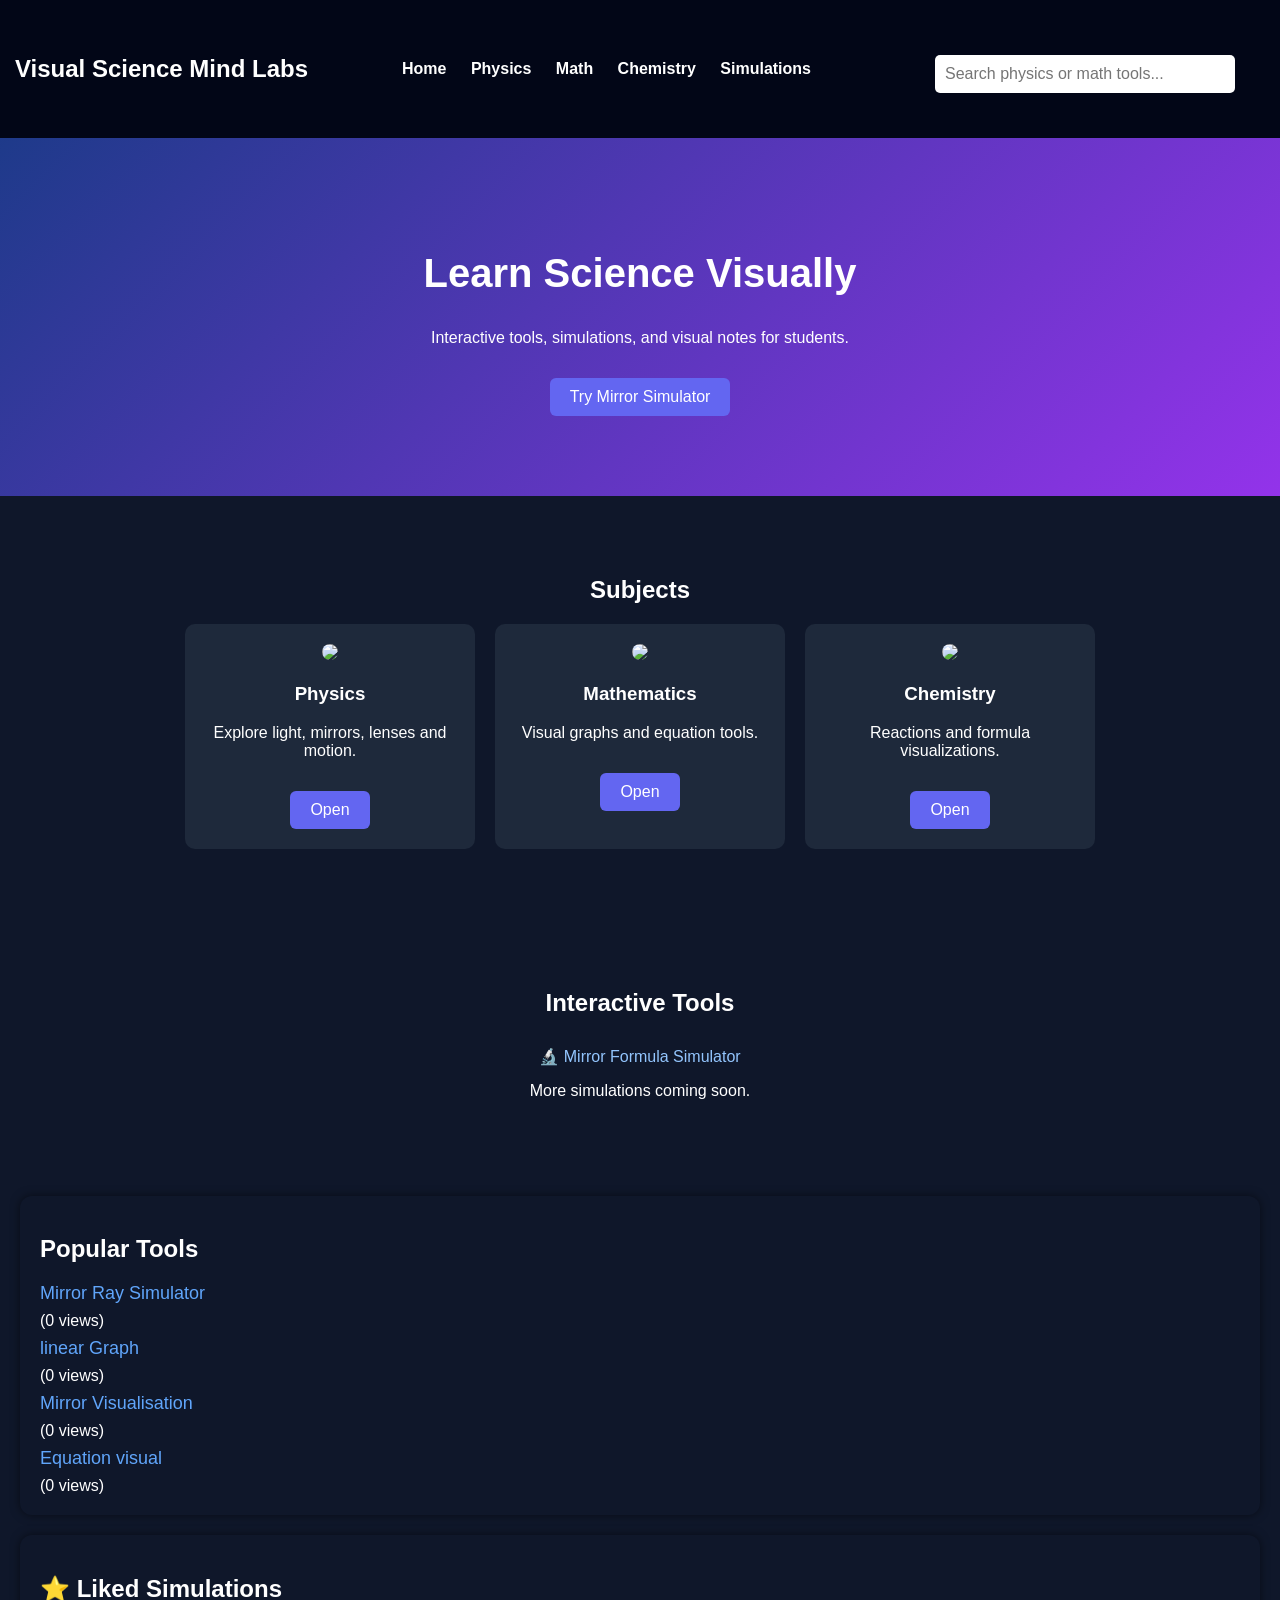
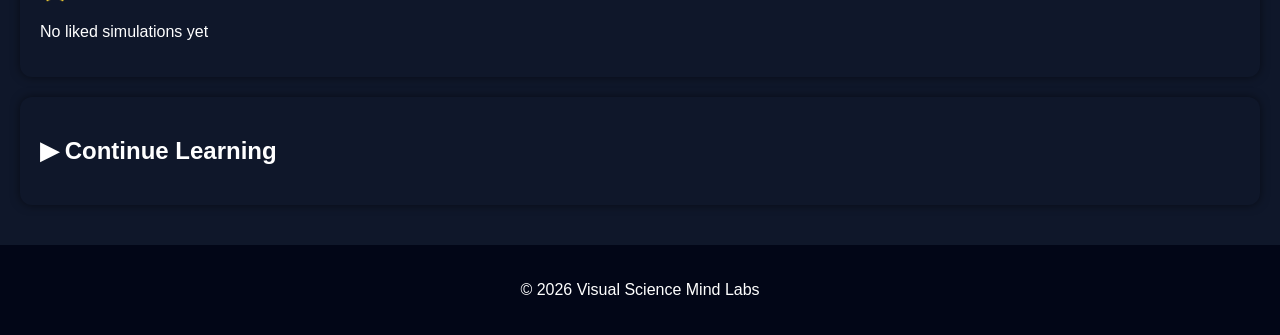
==== index.html @ 1f67c729 "Update index.html" ====
<!DOCTYPE html>
<html>

<head>
  <meta name="google-site-verification" content="7suOZ7knYKu9N2oXc3_gt4adWy3y_u59TjAIRngOmA0" />
<title>Visual Science Mind Labs</title>

<style>

body{
margin:0;
font-family:Arial;
background:#0f172a;
color:white;
}

header{
background:#020617;
padding:15px;
display:flex;
justify-content:space-between;
align-items:center;
flex-wrap:wrap;
}

nav a{
color:white;
margin:10px;
text-decoration:none;
font-weight:bold;
}

.search-bar{
margin-top:10px;
}

.search-bar input{
padding:8px;
width:200px;
border-radius:5px;
border:none;
}

.hero{
text-align:center;
padding:80px 20px;
background:linear-gradient(135deg,#1e3a8a,#9333ea);
}

.hero h2{
font-size:40px;
}

.section{
padding:60px 20px;
text-align:center;
}

.cards{
display:flex;
flex-wrap:wrap;
justify-content:center;
gap:20px;
}

.card{
background:#1e293b;
padding:20px;
border-radius:10px;
width:250px;
}

.card img{
width:100%;
border-radius:8px;
}

.button{
display:inline-block;
margin-top:15px;
padding:10px 20px;
background:#6366f1;
color:white;
border-radius:6px;
text-decoration:none;
}

.tools{
margin-top:30px;
}

.tools a{
display:block;
margin:10px;
color:#93c5fd;
text-decoration:none;
}

footer{
background:#020617;
text-align:center;
padding:20px;
margin-top:40px;
}

  /* SECTION BOXES */

.section-box{
background:#0f172a;
padding:20px;
margin:20px;
border-radius:12px;
box-shadow:0 0 10px rgba(0,0,0,0.5);
}

/* LINKS */

.section-box a{
color:#60a5fa;
font-size:18px;
text-decoration:none;
display:block;
margin:8px 0;
transition:0.2s;
}

.section-box a:hover{
color:#93c5fd;
transform:translateX(5px);
}

/* BUTTONS */

.section-box button{
margin-left:10px;
background:#ef4444;
border:none;
color:white;
padding:5px 10px;
border-radius:6px;
cursor:pointer;
}

.section-box button:hover{
background:#dc2626;
}


/* SECTION BOX */

.section-box{
background:#0f172a;
padding:20px;
margin:20px;
border-radius:12px;
}

/* ITEM CARD */

.item{
background:#020617;
padding:10px;
border-radius:8px;
margin:10px 0;
display:flex;
justify-content:space-between;
align-items:center;
}

/* LINKS */

.item a{
color:#60a5fa;
text-decoration:none;
}

/* BUTTON */

.item button{
background:#ef4444;
border:none;
color:white;
padding:5px 10px;
border-radius:6px;
cursor:pointer;
}
  
  
</style>

<script>

function searchSite(){
let input=document.getElementById("search").value.toLowerCase();

if(input.includes("mirror")){
window.location.href="mirror-simulator.html";
}

}

</script>

</head>

<body>

  
<header>

<h2>Visual Science Mind Labs</h2>

<nav>

<a href="index.html">Home</a>
<a href="physics.html">Physics</a>
<a href="maths.html">Math</a>
<a href="chemistry.html">Chemistry</a>
<a href="#">Simulations</a>

</nav>

<div class="search-bar">

<div style="margin:30px;text-align:center;">

<input
type="text"
id="searchInput"
placeholder="Search physics or math tools..."
style="padding:10px;width:280px;font-size:16px;"
onkeyup="searchSite()">

<div id="results" style="margin-top:20px;"></div>

</div>
</div>

</header>

<section class="hero">

<h2>Learn Science Visually</h2>

<p>Interactive tools, simulations, and visual notes for students.</p>

<a class="button" href="mirror-visualization.html">Try Mirror Simulator</a>

</section>

<section class="section">

<h2>Subjects</h2>

<div class="cards">

<div class="card">
<img src="https://images.unsplash.com/photo-1509228468518-180dd4864904">
<h3>Physics</h3>
<p>Explore light, mirrors, lenses and motion.</p>
<a class="button" href="physics.html">Open</a>
</div>

<div class="card">
<img src="https://images.unsplash.com/photo-1635070041078-e363dbe005cb">
<h3>Mathematics</h3>
<p>Visual graphs and equation tools.</p>
<a class="button" href="math.html">Open</a>
</div>

<div class="card">
<img src="https://images.unsplash.com/photo-1603126857599-f6e157fa2fe6">
<h3>Chemistry</h3>
<p>Reactions and formula visualizations.</p>
<a class="button" href="#">Open</a>
</div>

</div>

</section>

<section class="section">

<h2>Interactive Tools</h2>

<div class="tools">

<a href="mirror-visualization.html">🔬 Mirror Formula Simulator</a>

<p>More simulations coming soon.</p>

</div>

</section>

  <div class="section-box">

<h2> Popular Tools</h2>
<div id="popularBox"></div>

  </div>

  <div class="section-box">

<h2>⭐ Liked Simulations</h2>
<div id="likedBox"></div>

</div>

<div class="section-box">

<h2>▶ Continue Learning</h2>
<div id="continueBox"></div>

</div>
  
<footer>

<p>© 2026 Visual Science Mind Labs</p>

</footer>

  <script>

const pages = [

{
name:"Mirror Ray Simulator",
link:"mirror-ray-simulator.html",
keywords:["mirror","physics","ray","concave","convex"]
},

{
name:"Physics Tools",
link:"physics.html",
keywords:["physics","light","optics"]
},

{
name:"Equation Visualizer",
link:"equation.html",
keywords:["equation","algebra","solve"]
},

{
name:"linear Graph Visualizer",
link:"linear.html",
keywords:["quadratic","graph","parabola","math"]
},

{
name:"Math Tools",
link:"math.html",
keywords:["math","mathematics"]
}

]

function searchSite(){

let query=document.getElementById("searchInput").value.toLowerCase()

let results=document.getElementById("results")

results.innerHTML=""

if(query==="") return

pages.forEach(page=>{

if(page.keywords.some(k=>k.includes(query))){

let item=document.createElement("div")

item.innerHTML=
`<a href="${page.link}" style="color:#60a5fa;font-size:18px;text-decoration:none;">
${page.name}
</a>`

item.style.margin="10px"

results.appendChild(item)

}

})

}

  </script>

  <script>

let views = JSON.parse(localStorage.getItem("views")) || {}

let popularBox = document.getElementById("popularBox")

if(popularBox){

let tools = [
{name:"Mirror Ray Simulator",link:"mirror-ray-simulator.html"},
{name:"linear Graph",link:"linear.html"},
  {name:"Mirror Visualisation",link:"mirror-visualization.html"},
  {name:"Equation visual ",link:"equation.html"}
]

tools.sort((a,b)=> (views[b.name]||0)-(views[a.name]||0))

tools.forEach(t=>{

let div=document.createElement("div")

div.innerHTML = `<a href="${t.link}">${t.name}</a> (${views[t.name]||0} views)`

popularBox.appendChild(div)

})

}

  </script>

  <script>

let liked = JSON.parse(localStorage.getItem("liked")) || []
let box = document.getElementById("likedBox")

if(box){

if(liked.length===0){

box.innerHTML="<p>No liked simulations yet</p>"

}else{

liked.forEach((item,index)=>{

let div=document.createElement("div")
div.className="item"

div.innerHTML=`
<a href="${item.link}">${item.name}</a>
<button onclick="removeLike(${index})">❌</button>
`

box.appendChild(div)

})

}

}

function removeLike(i){

liked.splice(i,1)
localStorage.setItem("liked", JSON.stringify(liked))
location.reload()

}

  </script>
  
</body>

</html>
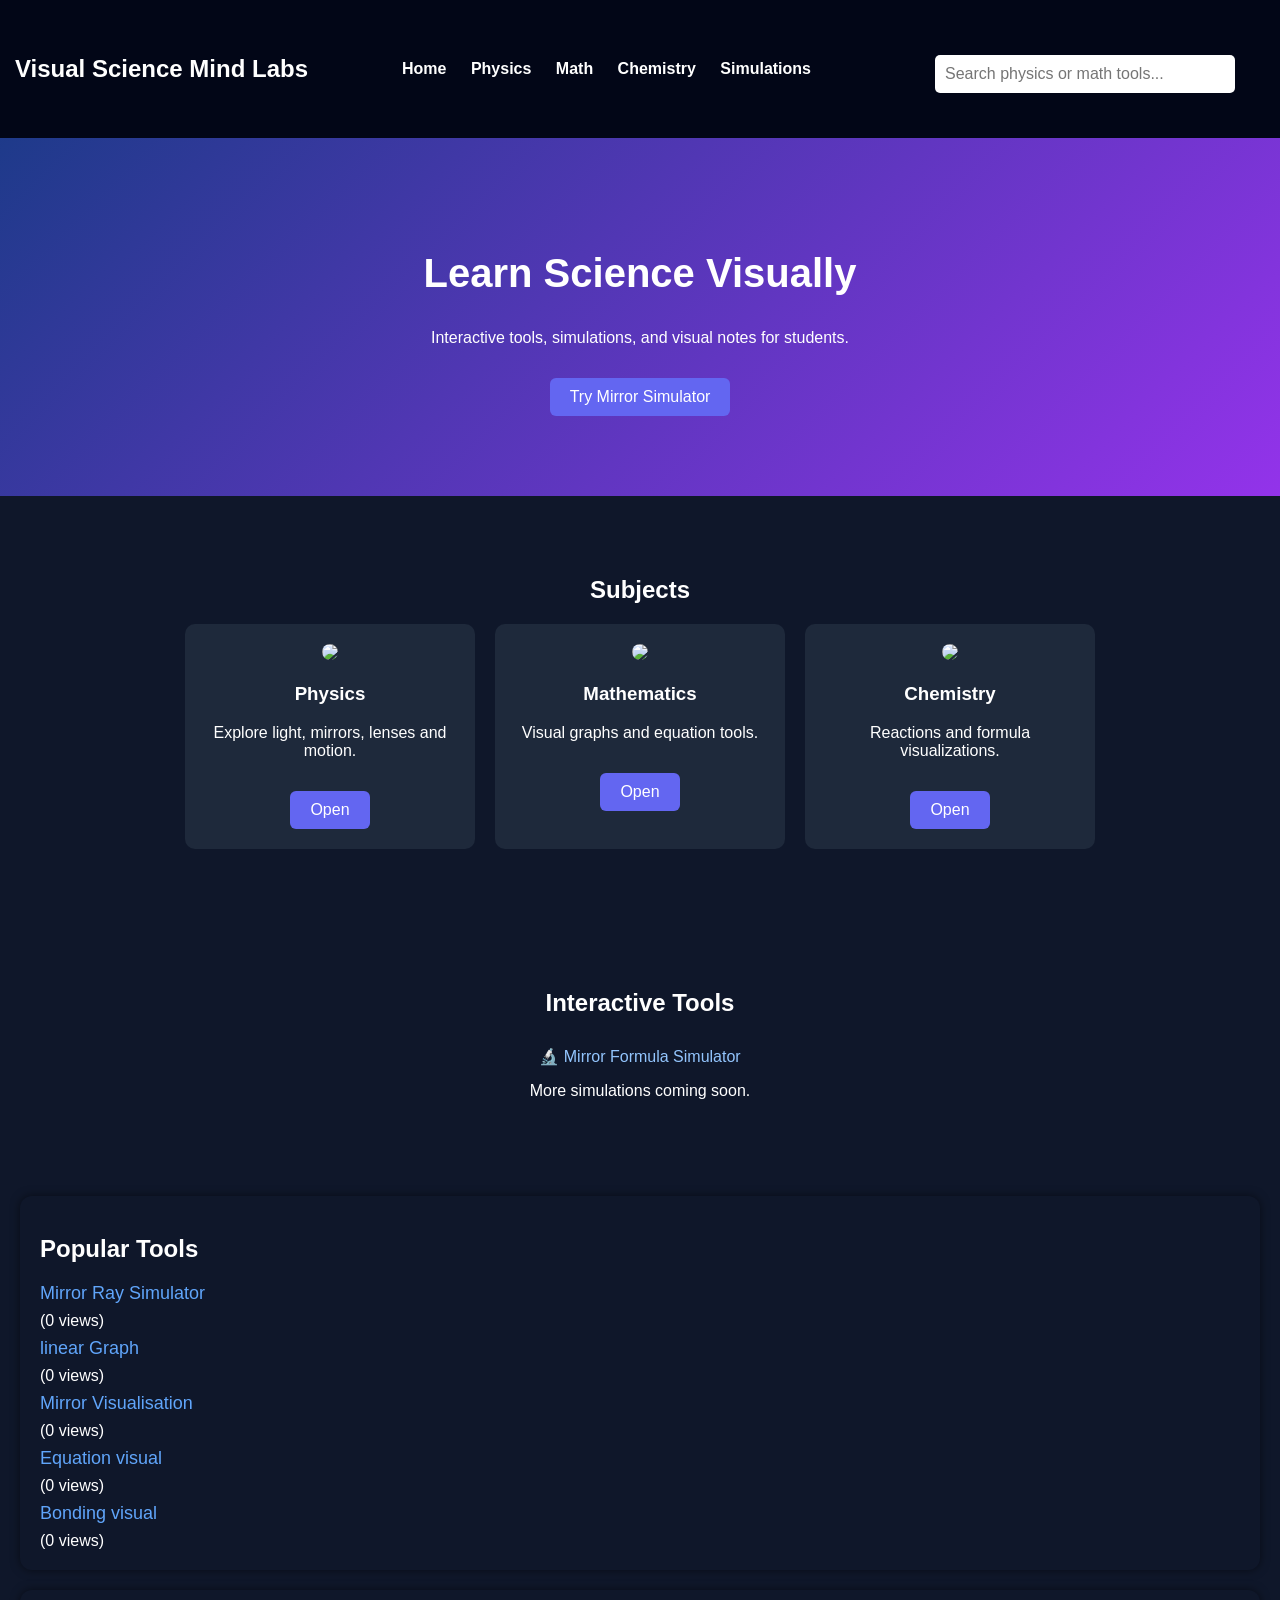
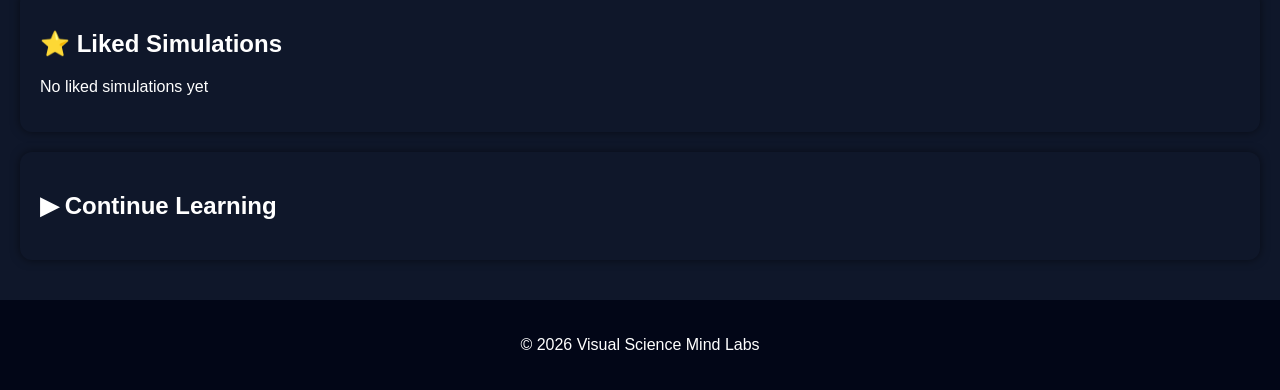
==== commit 3acbeb2a: "Update index.html" ====
--- a/index.html
+++ b/index.html
@@ -272,7 +272,7 @@
 <img src="https://images.unsplash.com/photo-1603126857599-f6e157fa2fe6">
 <h3>Chemistry</h3>
 <p>Reactions and formula visualizations.</p>
-<a class="button" href="#">Open</a>
+<a class="button" href="chemistry.html">Open</a>
 </div>
 
 </div>
@@ -401,7 +401,8 @@
 {name:"Mirror Ray Simulator",link:"mirror-ray-simulator.html"},
 {name:"linear Graph",link:"linear.html"},
   {name:"Mirror Visualisation",link:"mirror-visualization.html"},
-  {name:"Equation visual ",link:"equation.html"}
+  {name:"Equation visual ",link:"equation.html"},
+  {name:"Bonding visual ", link:"bonding.html"}
 ]
 
 tools.sort((a,b)=> (views[b.name]||0)-(views[a.name]||0))
